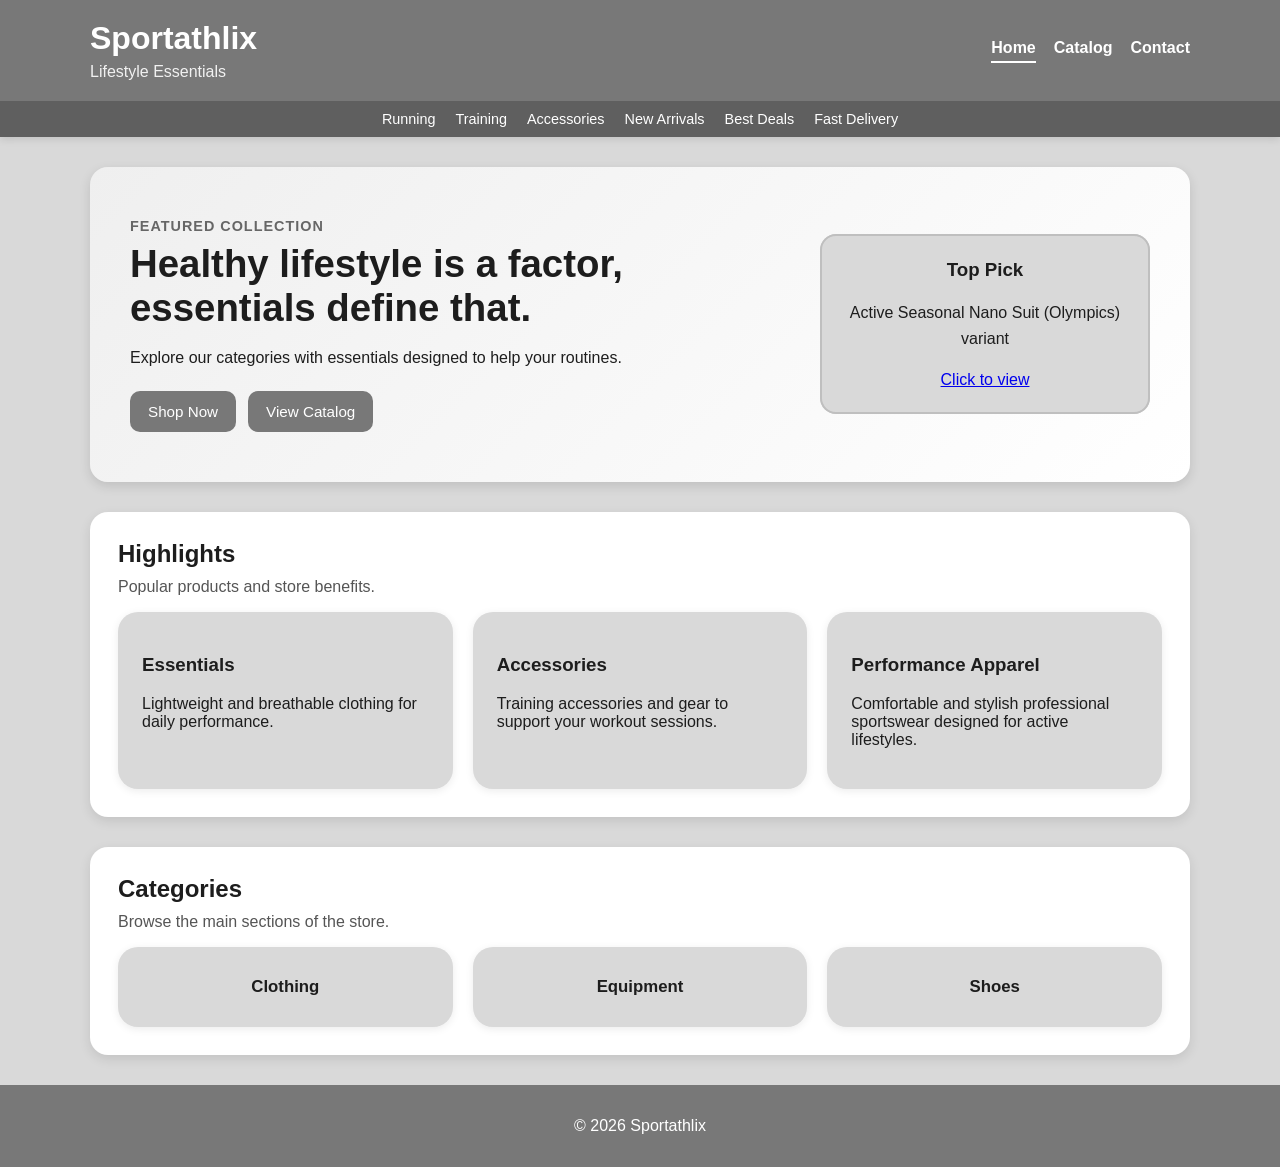
==== index.html @ 95ad078b "Add files via upload" ====
<!DOCTYPE html>
<html lang="en">
<head>
<meta charset="UTF-8">
<meta name="viewport" content="width=device-width, initial-scale=1.0">
<title>Sportathlix - Home</title>
<link rel="stylesheet" href="style.css">
</head>
<body>
<header class="site-header">
<div class="topbar">
<div class="brand-block">
<div class="brand">Sportathlix</div>
<p class="tagline">Lifestyle Essentials</p>
</div>
<nav class="nav">
<a href="index.html" class="active">Home</a>
<a href="catalog.html">Catalog</a>
<a href="contact.html">Contact</a>
</nav>
</div>

<div class="subnav">
<span>Running</span>
<span>Training</span>
<span>Accessories</span>
<span>New Arrivals</span>
<span>Best Deals</span>
<span>Fast Delivery</span>
</div>
</header>

<main class="container">
<section class="hero">
<div class="hero-text">
<span class="eyebrow">Featured Collection</span>
<h1>Healthy lifestyle is a factor,<br>essentials define that.</h1>
<p>Explore our categories with essentials designed to help your routines.</p>
<div class="hero-actions">
<button onclick="showMessage()">Shop Now</button>
<a href="catalog.html" class="secondary-btn">View Catalog</a>
</div>
</div>

<div class="hero-card">
<h3>Top Pick</h3>
<p>Active Seasonal Nano Suit (Olympics) variant</p>
<a href="contact.html" class="view-btn">Click to view</a>
</div>
</section>

<section class="section-block">
<div class="section-head">
<h2>Highlights</h2>
<p>Popular products and store benefits.</p>
</div>

<div class="card-grid">
<article class="card">
<h3>Essentials</h3>
<p>Lightweight and breathable clothing for daily performance.</p>
</article>

<article class="card">
<h3>Accessories</h3>
<p>Training accessories and gear to support your workout sessions.</p>
</article>

<article class="card">
<h3>Performance Apparel</h3>
<p>Comfortable and stylish professional sportswear designed for active lifestyles.</p>
</article>
</div>
</section>

<section class="section-block">
<div class="section-head">
<h2>Categories</h2>
<p>Browse the main sections of the store.</p>
</div>

<div class="card-grid small-cards">
<article class="card clickable" onclick="showCategory('Clothing')">Clothing</article>
<article class="card clickable" onclick="showCategory('Equipment')">Equipment</article>
<article class="card clickable" onclick="showCategory('Shoes')">Shoes</article>
</div>
</section>
</main>

<footer class="site-footer">
<p>© 2026 Sportathlix</p>
</footer>

<script src="script.js"></script>
</body>
</html>
---- style.css ----
body {
font-family: Arial, sans-serif;
margin: 0;
padding: 0;
background-color: #D9D9D9;
color: #1d1d1d;
}

.site-header {
background-color: #787878;
color: white;
box-shadow: 0 2px 8px rgba(0,0,0,0.12);
}

.topbar {
max-width: 1100px;
margin: 0 auto;
padding: 20px;
display: flex;
justify-content: space-between;
align-items: center;
gap: 20px;
flex-wrap: wrap;
}

.brand {
font-size: 2rem;
font-weight: bold;
}

.tagline {
margin: 6px 0 0;
opacity: 0.9;
}

.nav {
display: flex;
gap: 18px;
flex-wrap: wrap;
}

.nav a {
color: white;
text-decoration: none;
font-weight: bold;
padding-bottom: 4px;
border-bottom: 2px solid transparent;
}

.nav a:hover,
.nav a.active {
border-bottom-color: white;
}

.subnav {
background-color: #5f5f5f;
padding: 10px 20px;
display: flex;
justify-content: center;
gap: 20px;
flex-wrap: wrap;
font-size: 0.9rem;
}

.container {
max-width: 1100px;
margin: 30px auto;
padding: 0 20px;
}

.hero {
background: linear-gradient(135deg, #efefef, #ffffff);
border-radius: 18px;
padding: 50px 40px;
display: grid;
grid-template-columns: 2fr 1fr;
gap: 30px;
align-items: center;
box-shadow: 0 4px 12px rgba(0,0,0,0.12);
margin-bottom: 30px;
}

.eyebrow {
display: inline-block;
font-size: 0.9rem;
font-weight: bold;
letter-spacing: 1px;
text-transform: uppercase;
color: #666;
margin-bottom: 8px;
}

.hero h1 {
margin: 0 0 15px;
font-size: 2.4rem;
}

.hero p {
margin: 0 0 20px;
line-height: 1.6;
}

.hero-card {
background-color: #D9D9D9;
border-radius: 16px;
padding: 25px;
box-shadow: inset 0 0 0 2px #bfbfbf;
text-align: center;
}

.hero-card h3 {
margin-top: 0;
}

.hero-card span {
display: block;
font-size: 1.4rem;
font-weight: bold;
margin-top: 10px;
}

.hero-actions {
display: flex;
gap: 12px;
flex-wrap: wrap;
}

.section-block {
background-color: white;
padding: 28px;
border-radius: 18px;
box-shadow: 0 4px 12px rgba(0,0,0,0.1);
margin-bottom: 30px;
}

.section-head h1,
.section-head h2 {
margin-top: 0;
margin-bottom: 10px;
}

.section-head p {
margin-top: 0;
color: #555;
}

.card-grid {
display: grid;
grid-template-columns: repeat(3, 1fr);
gap: 20px;
}

.small-cards .card {
padding: 30px 20px;
font-size: 1.05rem;
}

.card {
background-color: #D9D9D9;
border-radius: 20px;
padding: 24px;
box-shadow: 0 2px 8px rgba(0,0,0,0.08);
transition: transform 0.2s ease, box-shadow 0.2s ease;
}

.card:hover {
transform: translateY(-4px);
box-shadow: 0 6px 14px rgba(0,0,0,0.12);
}

.clickable {
cursor: pointer;
text-align: center;
font-weight: bold;
}

.product-grid {
display: grid;
grid-template-columns: repeat(3, 1fr);
gap: 22px;
}

.product-card {
background-color: #D9D9D9;
border-radius: 18px;
padding: 18px;
text-align: center;
box-shadow: 0 2px 8px rgba(0,0,0,0.08);
}

.product-image {
height: 120px;
border-radius: 14px;
background-color: #f5f5f5;
display: flex;
align-items: center;
justify-content: center;
margin-bottom: 14px;
color: #666;
font-size: 0.95rem;
border: 1px solid #c6c6c6;
}

.price {
font-weight: bold;
font-size: 1.1rem;
}

.contact-layout {
display: grid;
grid-template-columns: 1fr 1.1fr;
gap: 24px;
}

.contact-info p {
line-height: 1.6;
}

.info-card,
.form-card {
background-color: #D9D9D9;
border-radius: 18px;
padding: 22px;
box-shadow: 0 2px 8px rgba(0,0,0,0.08);
}

.form-card h2 {
margin-top: 0;
}

label {
display: block;
font-weight: bold;
margin-bottom: 6px;
margin-top: 14px;
}

input,
textarea {
width: 100%;
padding: 12px;
border: 1px solid #b9b9b9;
border-radius: 10px;
box-sizing: border-box;
font-size: 1rem;
}

.form-actions {
margin-top: 18px;
display: flex;
gap: 12px;
flex-wrap: wrap;
}

button,
input[type="submit"],
.secondary-btn {
background-color: #787878;
color: white;
border: none;
padding: 12px 18px;
border-radius: 10px;
cursor: pointer;
font-size: 0.95rem;
text-decoration: none;
display: inline-block;
}

button:hover,
input[type="submit"]:hover,
.secondary-btn:hover {
background-color: #5f5f5f;
}

.site-footer {
background-color: #787878;
color: white;
text-align: center;
padding: 16px;
margin-top: 30px;
}

@media (max-width: 900px) {
.hero,
.contact-layout,
.card-grid,
.product-grid {
grid-template-columns: 1fr;
}

.topbar {
justify-content: center;
text-align: center;
}

.nav {
justify-content: center;
}
}
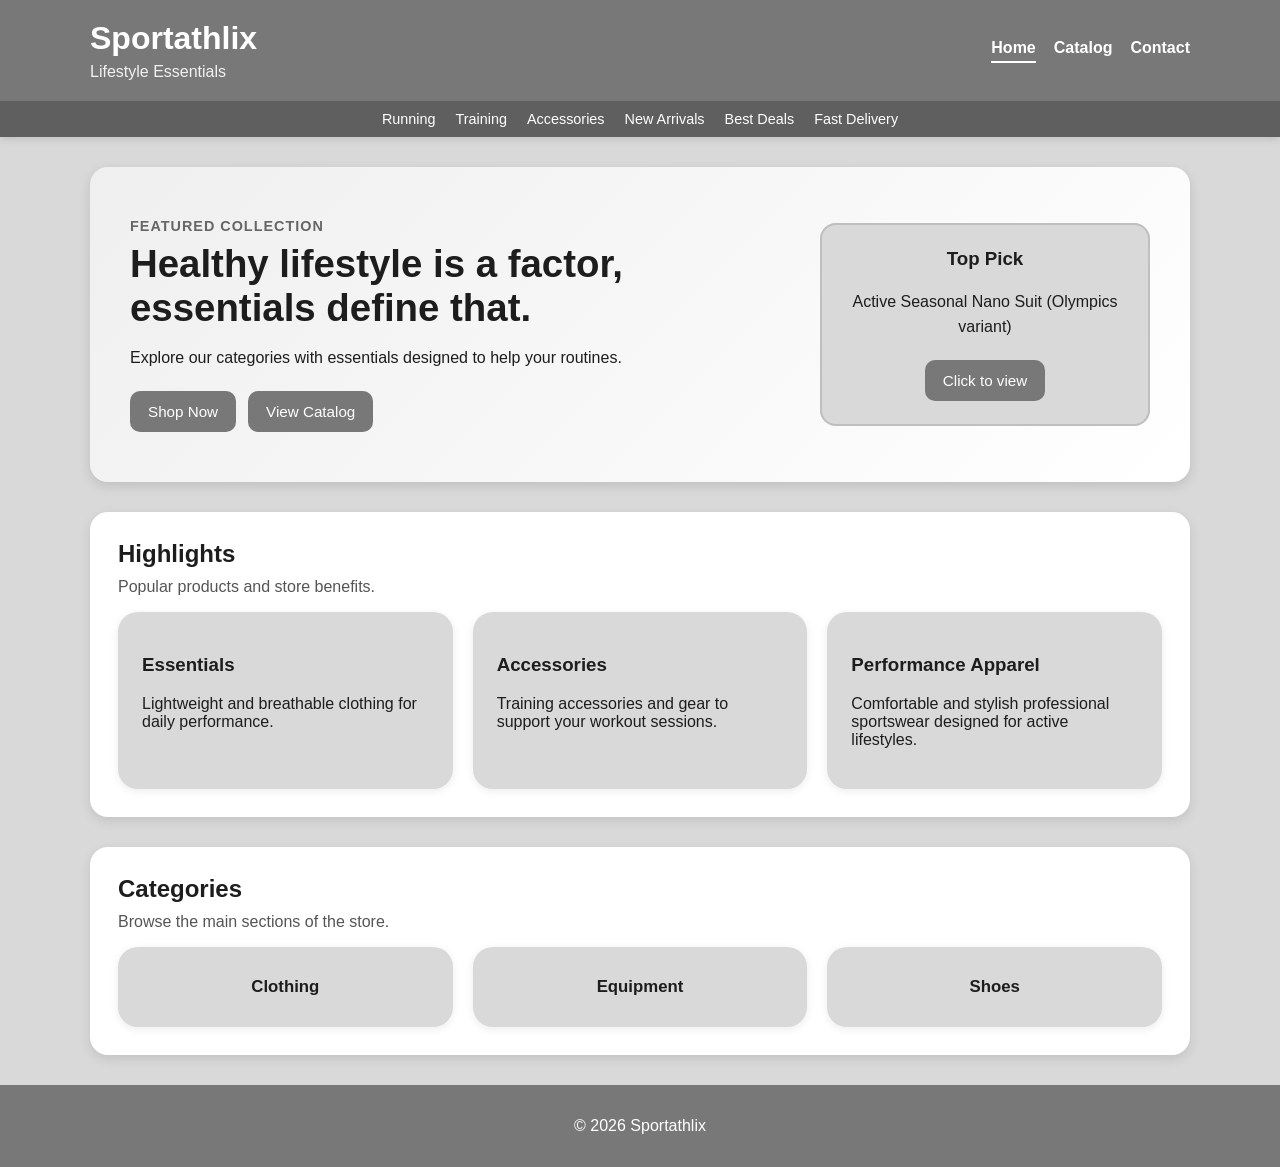
==== commit 5d49f3a6: "Add files via upload" ====
--- a/index.html
+++ b/index.html
@@ -1,18 +1,22 @@
 <!DOCTYPE html>
 <html lang="en">
 <head>
+<!-- Basic page settings and page title -->
 <meta charset="UTF-8">
 <meta name="viewport" content="width=device-width, initial-scale=1.0">
 <title>Sportathlix - Home</title>
 <link rel="stylesheet" href="style.css">
 </head>
 <body>
+
+<!-- Header section -->
 <header class="site-header">
 <div class="topbar">
 <div class="brand-block">
 <div class="brand">Sportathlix</div>
 <p class="tagline">Lifestyle Essentials</p>
 </div>
+
 <nav class="nav">
 <a href="index.html" class="active">Home</a>
 <a href="catalog.html">Catalog</a>
@@ -20,6 +24,7 @@
 </nav>
 </div>
 
+<!-- Navigation bar for information -->
 <div class="subnav">
 <span>Running</span>
 <span>Training</span>
@@ -30,25 +35,33 @@
 </div>
 </header>
 
+<!-- Main content area of the home page -->
 <main class="container">
+
+<!-- Hero section -->
 <section class="hero">
+
 <div class="hero-text">
-<span class="eyebrow">Featured Collection</span>
+<span class="eyebrow">FEATURED COLLECTION</span>
 <h1>Healthy lifestyle is a factor,<br>essentials define that.</h1>
 <p>Explore our categories with essentials designed to help your routines.</p>
+
 <div class="hero-actions">
 <button onclick="showMessage()">Shop Now</button>
 <a href="catalog.html" class="secondary-btn">View Catalog</a>
 </div>
 </div>
 
+<!-- Highlighted featured product card -->
 <div class="hero-card">
 <h3>Top Pick</h3>
-<p>Active Seasonal Nano Suit (Olympics) variant</p>
-<a href="contact.html" class="view-btn">Click to view</a>
+<p>Active Seasonal Nano Suit (Olympics variant)</p>
+<a href="catalog.html" class="secondary-btn">Click to view</a>
 </div>
+
 </section>
 
+<!-- Highlights section with cards-->
 <section class="section-block">
 <div class="section-head">
 <h2>Highlights</h2>
@@ -73,6 +86,7 @@
 </div>
 </section>
 
+<!-- Categories section with cards -->
 <section class="section-block">
 <div class="section-head">
 <h2>Categories</h2>
@@ -84,13 +98,17 @@
 <article class="card clickable" onclick="showCategory('Equipment')">Equipment</article>
 <article class="card clickable" onclick="showCategory('Shoes')">Shoes</article>
 </div>
+
 </section>
+
 </main>
 
+<!-- Footer section -->
 <footer class="site-footer">
 <p>© 2026 Sportathlix</p>
 </footer>
 
+<!-- JavaScript file for interactions -->
 <script src="script.js"></script>
 </body>
-</html>+</html>
--- a/style.css
+++ b/style.css
@@ -1,3 +1,4 @@
+/* General page styling */
 body {
 font-family: Arial, sans-serif;
 margin: 0;
@@ -6,12 +7,14 @@
 color: #1d1d1d;
 }
 
+/* Main header styling */
 .site-header {
 background-color: #787878;
 color: white;
 box-shadow: 0 2px 8px rgba(0,0,0,0.12);
 }
 
+/* Top bar layout with branding and navigation */
 .topbar {
 max-width: 1100px;
 margin: 0 auto;
@@ -23,22 +26,26 @@
 flex-wrap: wrap;
 }
 
+/* Website brand title */
 .brand {
 font-size: 2rem;
 font-weight: bold;
 }
 
+/* Short brand subtitle */
 .tagline {
 margin: 6px 0 0;
 opacity: 0.9;
 }
 
+/* Main navigation layout */
 .nav {
 display: flex;
 gap: 18px;
 flex-wrap: wrap;
 }
 
+/* Navigation links styling */
 .nav a {
 color: white;
 text-decoration: none;
@@ -47,11 +54,13 @@
 border-bottom: 2px solid transparent;
 }
 
+/* Navigation hover and active state */
 .nav a:hover,
 .nav a.active {
 border-bottom-color: white;
 }
 
+/* Secondary navigation bar */
 .subnav {
 background-color: #5f5f5f;
 padding: 10px 20px;
@@ -62,12 +71,14 @@
 font-size: 0.9rem;
 }
 
+/* Main content container */
 .container {
 max-width: 1100px;
 margin: 30px auto;
 padding: 0 20px;
 }
 
+/* Hero section styling */
 .hero {
 background: linear-gradient(135deg, #efefef, #ffffff);
 border-radius: 18px;
@@ -80,6 +91,7 @@
 margin-bottom: 30px;
 }
 
+/* Small uppercase label in hero section */
 .eyebrow {
 display: inline-block;
 font-size: 0.9rem;
@@ -90,16 +102,19 @@
 margin-bottom: 8px;
 }
 
+/* Hero heading styling */
 .hero h1 {
 margin: 0 0 15px;
 font-size: 2.4rem;
 }
 
+/* Hero paragraph styling */
 .hero p {
 margin: 0 0 20px;
 line-height: 1.6;
 }
 
+/* Featured product card inside hero section */
 .hero-card {
 background-color: #D9D9D9;
 border-radius: 16px;
@@ -108,23 +123,19 @@
 text-align: center;
 }
 
+/* Hero card title spacing */
 .hero-card h3 {
 margin-top: 0;
 }
 
-.hero-card span {
-display: block;
-font-size: 1.4rem;
-font-weight: bold;
-margin-top: 10px;
-}
-
+/* Buttons area in hero section */
 .hero-actions {
 display: flex;
 gap: 12px;
 flex-wrap: wrap;
 }
 
+/* Shared styling for main white content blocks */
 .section-block {
 background-color: white;
 padding: 28px;
@@ -133,28 +144,33 @@
 margin-bottom: 30px;
 }
 
+/* Section headings */
 .section-head h1,
 .section-head h2 {
 margin-top: 0;
 margin-bottom: 10px;
 }
 
+/* Section description text */
 .section-head p {
 margin-top: 0;
 color: #555;
 }
 
+/* Grid layout for cards */
 .card-grid {
 display: grid;
 grid-template-columns: repeat(3, 1fr);
 gap: 20px;
 }
 
+/* Smaller cards used in category section */
 .small-cards .card {
 padding: 30px 20px;
 font-size: 1.05rem;
 }
 
+/* Generic card styling */
 .card {
 background-color: #D9D9D9;
 border-radius: 20px;
@@ -163,23 +179,27 @@
 transition: transform 0.2s ease, box-shadow 0.2s ease;
 }
 
+/* Card hover animation */
 .card:hover {
 transform: translateY(-4px);
 box-shadow: 0 6px 14px rgba(0,0,0,0.12);
 }
 
+/* Clickable category cards */
 .clickable {
 cursor: pointer;
 text-align: center;
 font-weight: bold;
 }
 
+/* Product catalog grid */
 .product-grid {
 display: grid;
 grid-template-columns: repeat(3, 1fr);
 gap: 22px;
 }
 
+/* Individual product card styling */
 .product-card {
 background-color: #D9D9D9;
 border-radius: 18px;
@@ -188,6 +208,7 @@
 box-shadow: 0 2px 8px rgba(0,0,0,0.08);
 }
 
+/* Placeholder product image box */
 .product-image {
 height: 120px;
 border-radius: 14px;
@@ -201,21 +222,25 @@
 border: 1px solid #c6c6c6;
 }
 
+/* Product price styling */
 .price {
 font-weight: bold;
 font-size: 1.1rem;
 }
 
+/* Contact page two-column layout */
 .contact-layout {
 display: grid;
 grid-template-columns: 1fr 1.1fr;
 gap: 24px;
 }
 
+/* Paragraph spacing in contact info area */
 .contact-info p {
 line-height: 1.6;
 }
 
+/* Store info card and form card styling */
 .info-card,
 .form-card {
 background-color: #D9D9D9;
@@ -224,10 +249,12 @@
 box-shadow: 0 2px 8px rgba(0,0,0,0.08);
 }
 
+/* Remove top margin from form heading */
 .form-card h2 {
 margin-top: 0;
 }
 
+/* Form label styling */
 label {
 display: block;
 font-weight: bold;
@@ -235,6 +262,7 @@
 margin-top: 14px;
 }
 
+/* Input and textarea styling */
 input,
 textarea {
 width: 100%;
@@ -245,6 +273,7 @@
 font-size: 1rem;
 }
 
+/* Group for form action buttons */
 .form-actions {
 margin-top: 18px;
 display: flex;
@@ -252,6 +281,7 @@
 flex-wrap: wrap;
 }
 
+/* Buttons and link-buttons shared styling */
 button,
 input[type="submit"],
 .secondary-btn {
@@ -266,12 +296,14 @@
 display: inline-block;
 }
 
+/* Hover style for buttons */
 button:hover,
 input[type="submit"]:hover,
 .secondary-btn:hover {
 background-color: #5f5f5f;
 }
 
+/* Footer styling */
 .site-footer {
 background-color: #787878;
 color: white;
@@ -280,6 +312,7 @@
 margin-top: 30px;
 }
 
+/* Responsive layout for smaller screens */
 @media (max-width: 900px) {
 .hero,
 .contact-layout,
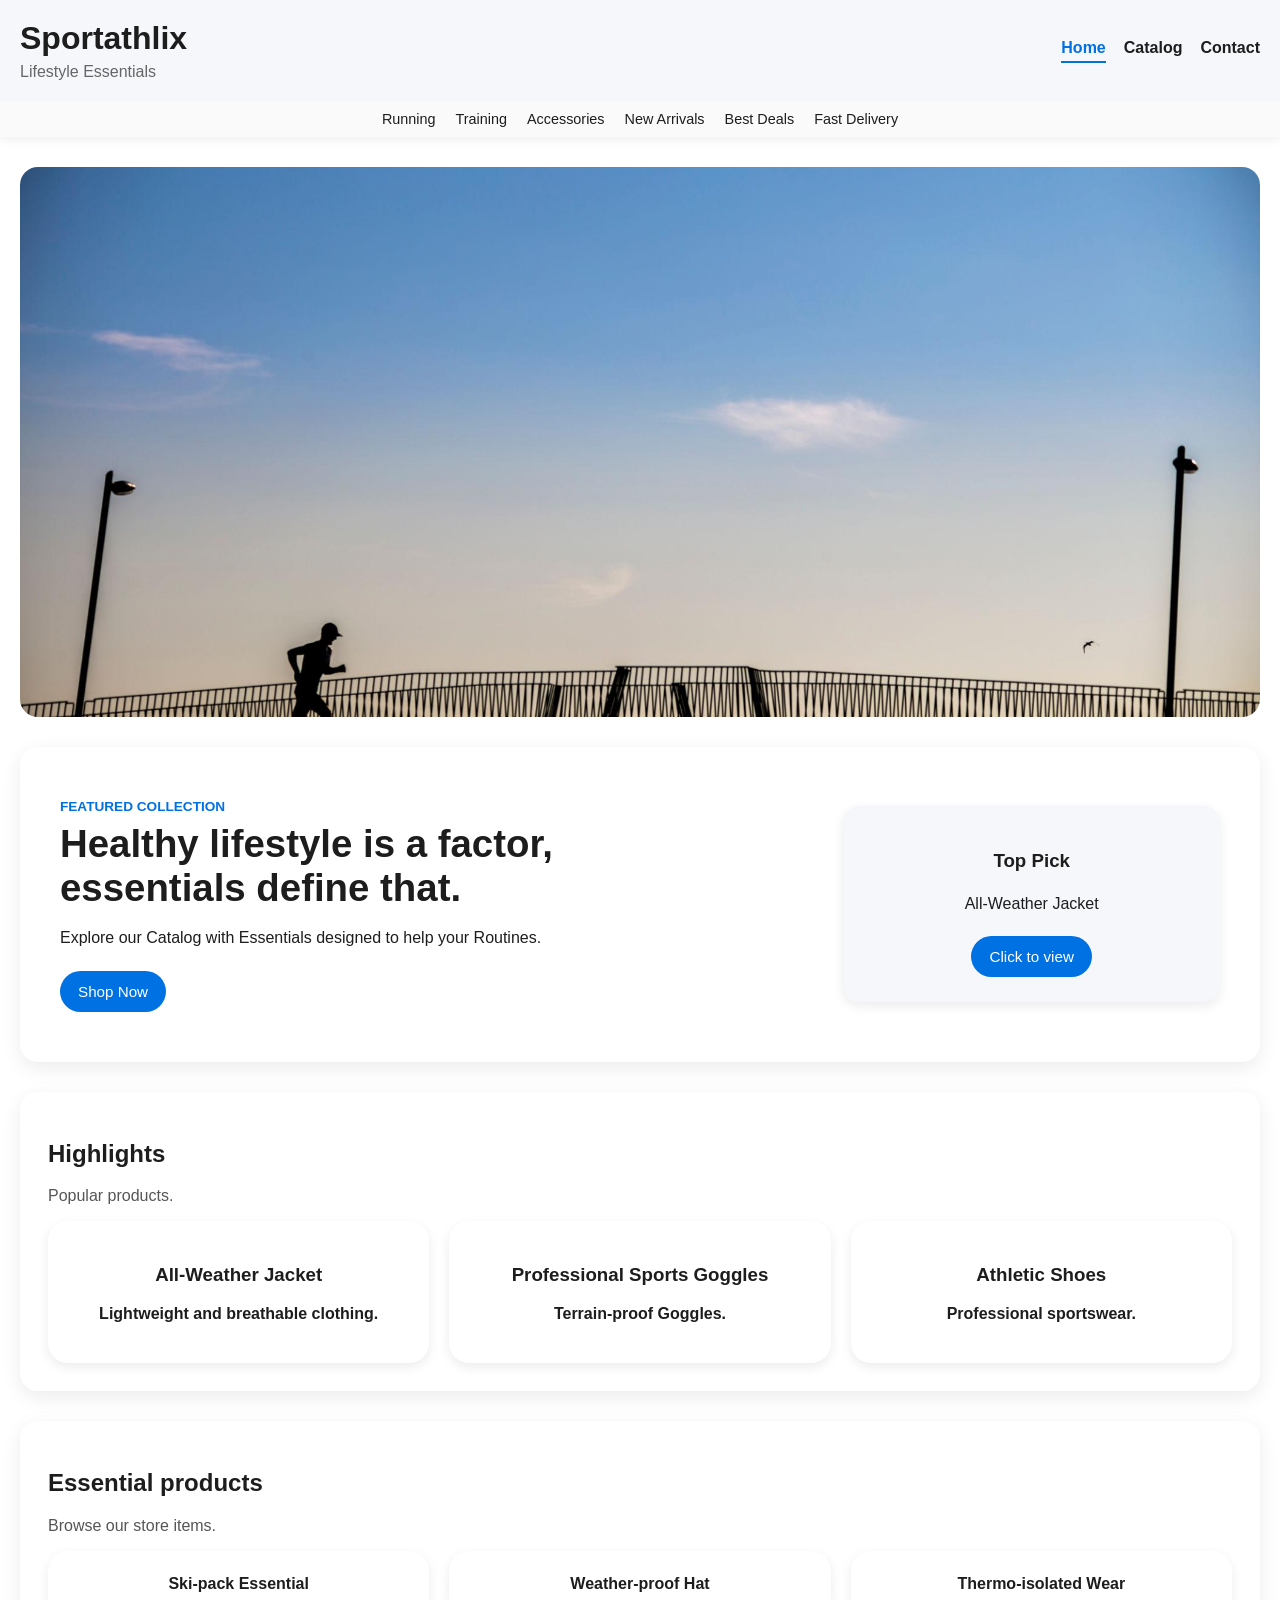
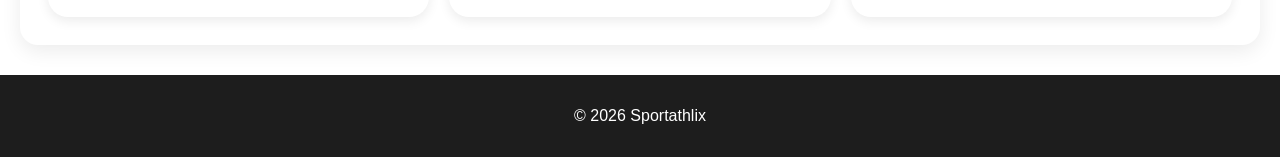
==== commit f573a4c9: "Add files via upload" ====
--- a/index.html
+++ b/index.html
@@ -1,7 +1,7 @@
 <!DOCTYPE html>
 <html lang="en">
 <head>
-<!-- Basic page settings and page title -->
+<!-- Page title -->
 <meta charset="UTF-8">
 <meta name="viewport" content="width=device-width, initial-scale=1.0">
 <title>Sportathlix - Home</title>
@@ -9,7 +9,7 @@
 </head>
 <body>
 
-<!-- Header section -->
+<!-- Main header -->
 <header class="site-header">
 <div class="topbar">
 <div class="brand-block">
@@ -17,6 +17,7 @@
 <p class="tagline">Lifestyle Essentials</p>
 </div>
 
+<!-- Main navigation -->
 <nav class="nav">
 <a href="index.html" class="active">Home</a>
 <a href="catalog.html">Catalog</a>
@@ -24,7 +25,7 @@
 </nav>
 </div>
 
-<!-- Navigation bar for information -->
+<!-- Navigation panel -->
 <div class="subnav">
 <span>Running</span>
 <span>Training</span>
@@ -35,80 +36,87 @@
 </div>
 </header>
 
-<!-- Main content area of the home page -->
 <main class="container">
 
-<!-- Hero section -->
+<!-- Main banner image -->
+<section class="main-banner">
+<img src="Pictures/banner.jpg">
+</section>
+
+<!-- Hero block -->
 <section class="hero">
-
 <div class="hero-text">
 <span class="eyebrow">FEATURED COLLECTION</span>
 <h1>Healthy lifestyle is a factor,<br>essentials define that.</h1>
-<p>Explore our categories with essentials designed to help your routines.</p>
+<p>Explore our Catalog with Essentials designed to help your Routines.</p>
 
+<!-- Button to open the catalog page -->
 <div class="hero-actions">
-<button onclick="showMessage()">Shop Now</button>
-<a href="catalog.html" class="secondary-btn">View Catalog</a>
+<button onclick="scrollCatalog()">Shop Now</button>
 </div>
 </div>
 
-<!-- Highlighted featured product card -->
+<!-- Featured product card -->
 <div class="hero-card">
 <h3>Top Pick</h3>
-<p>Active Seasonal Nano Suit (Olympics variant)</p>
-<a href="catalog.html" class="secondary-btn">Click to view</a>
+<p>All-Weather Jacket</p>
+<a href="product.html?name=All-Weather Jacket" class="secondary-btn">Click to view</a>
 </div>
-
 </section>
 
-<!-- Highlights section with cards-->
+<!-- Highlights block -->
 <section class="section-block">
 <div class="section-head">
 <h2>Highlights</h2>
-<p>Popular products and store benefits.</p>
+<p>Popular products.</p>
 </div>
 
 <div class="card-grid">
-<article class="card">
-<h3>Essentials</h3>
-<p>Lightweight and breathable clothing for daily performance.</p>
+<!-- Highlight product -->
+<article class="card clickable" onclick="showProduct('All-Weather Jacket')">
+<h3>All-Weather Jacket</h3>
+<p>Lightweight and breathable clothing.</p>
 </article>
 
-<article class="card">
-<h3>Accessories</h3>
-<p>Training accessories and gear to support your workout sessions.</p>
+<!-- Highlight product -->
+<article class="card clickable" onclick="showProduct('Professional Sports Goggles')">
+<h3>Professional Sports Goggles</h3>
+<p>Terrain-proof Goggles.</p>
 </article>
 
-<article class="card">
-<h3>Performance Apparel</h3>
-<p>Comfortable and stylish professional sportswear designed for active lifestyles.</p>
+<!-- Highlight product -->
+<article class="card clickable" onclick="showProduct('Athletic Shoes')">
+<h3>Athletic Shoes</h3>
+<p>Professional sportswear.</p>
 </article>
 </div>
 </section>
 
-<!-- Categories section with cards -->
+<!-- Essential products block -->
 <section class="section-block">
 <div class="section-head">
-<h2>Categories</h2>
-<p>Browse the main sections of the store.</p>
+<h2>Essential products</h2>
+<p>Browse our store items.</p>
 </div>
 
 <div class="card-grid small-cards">
-<article class="card clickable" onclick="showCategory('Clothing')">Clothing</article>
-<article class="card clickable" onclick="showCategory('Equipment')">Equipment</article>
-<article class="card clickable" onclick="showCategory('Shoes')">Shoes</article>
+
+<!-- Essential products -->
+<article class="card clickable" onclick="showProduct('Ski-pack Essential')">Ski-pack Essential</article>
+
+<article class="card clickable" onclick="showProduct('Weather-proof Hat')">Weather-proof Hat</article>
+
+<article class="card clickable" onclick="showProduct('Thermo-isolated Wear')">Thermo-isolated Wear</article>
 </div>
-
 </section>
 
 </main>
 
-<!-- Footer section -->
+<!-- Footer -->
 <footer class="site-footer">
 <p>© 2026 Sportathlix</p>
 </footer>
 
-<!-- JavaScript file for interactions -->
 <script src="script.js"></script>
 </body>
 </html>
--- a/style.css
+++ b/style.css
@@ -1,22 +1,19 @@
-/* General page styling */
 body {
 font-family: Arial, sans-serif;
 margin: 0;
 padding: 0;
-background-color: #D9D9D9;
+background-color: #ffffff;
 color: #1d1d1d;
 }
 
-/* Main header styling */
 .site-header {
-background-color: #787878;
-color: white;
-box-shadow: 0 2px 8px rgba(0,0,0,0.12);
-}
-
-/* Top bar layout with branding and navigation */
+background-color: #f5f7fa;
+color: #1d1d1d;
+box-shadow: 0 2px 10px rgba(0,0,0,0.08);
+}
+
 .topbar {
-max-width: 1100px;
+max-width: 1400px;
 margin: 0 auto;
 padding: 20px;
 display: flex;
@@ -26,43 +23,21 @@
 flex-wrap: wrap;
 }
 
-/* Website brand title */
-.brand {
-font-size: 2rem;
-font-weight: bold;
-}
-
-/* Short brand subtitle */
-.tagline {
-margin: 6px 0 0;
-opacity: 0.9;
-}
-
-/* Main navigation layout */
-.nav {
-display: flex;
-gap: 18px;
-flex-wrap: wrap;
-}
-
-/* Navigation links styling */
+.brand { font-size: 2rem; font-weight: bold; }
+.tagline { margin: 6px 0 0; color: #666; }
+
+.nav { display: flex; gap: 18px; flex-wrap: wrap; }
 .nav a {
-color: white;
+color: #1d1d1d;
 text-decoration: none;
 font-weight: bold;
 padding-bottom: 4px;
 border-bottom: 2px solid transparent;
 }
-
-/* Navigation hover and active state */
-.nav a:hover,
-.nav a.active {
-border-bottom-color: white;
-}
-
-/* Secondary navigation bar */
+.nav a:hover, .nav a.active { border-bottom-color: #0071e3; color:#0071e3; }
+
 .subnav {
-background-color: #5f5f5f;
+background-color: #fafafa;
 padding: 10px 20px;
 display: flex;
 justify-content: center;
@@ -71,262 +46,322 @@
 font-size: 0.9rem;
 }
 
-/* Main content container */
-.container {
-max-width: 1100px;
-margin: 30px auto;
-padding: 0 20px;
-}
-
-/* Hero section styling */
+.container { max-width: 1400px; margin: 30px auto; padding: 0 20px; }
+
 .hero {
-background: linear-gradient(135deg, #efefef, #ffffff);
+background: white;
 border-radius: 18px;
 padding: 50px 40px;
 display: grid;
 grid-template-columns: 2fr 1fr;
 gap: 30px;
 align-items: center;
-box-shadow: 0 4px 12px rgba(0,0,0,0.12);
+box-shadow: 0 6px 20px rgba(0,0,0,0.08);
 margin-bottom: 30px;
 }
 
-/* Small uppercase label in hero section */
-.eyebrow {
-display: inline-block;
-font-size: 0.9rem;
-font-weight: bold;
-letter-spacing: 1px;
-text-transform: uppercase;
-color: #666;
-margin-bottom: 8px;
-}
-
-/* Hero heading styling */
-.hero h1 {
-margin: 0 0 15px;
-font-size: 2.4rem;
-}
-
-/* Hero paragraph styling */
-.hero p {
-margin: 0 0 20px;
-line-height: 1.6;
-}
-
-/* Featured product card inside hero section */
+.eyebrow { font-size:0.85rem; font-weight:bold; color:#0071e3; margin-bottom:8px; display:inline-block; }
+
+.hero h1 { margin: 0 0 15px; font-size: 2.4rem; }
+.hero p { margin: 0 0 20px; line-height: 1.6; }
+
 .hero-card {
-background-color: #D9D9D9;
+background-color: #f5f7fa;
 border-radius: 16px;
 padding: 25px;
-box-shadow: inset 0 0 0 2px #bfbfbf;
-text-align: center;
-}
-
-/* Hero card title spacing */
-.hero-card h3 {
-margin-top: 0;
-}
-
-/* Buttons area in hero section */
-.hero-actions {
-display: flex;
-gap: 12px;
-flex-wrap: wrap;
-}
-
-/* Shared styling for main white content blocks */
-.section-block {
-background-color: white;
-padding: 28px;
-border-radius: 18px;
-box-shadow: 0 4px 12px rgba(0,0,0,0.1);
-margin-bottom: 30px;
-}
-
-/* Section headings */
-.section-head h1,
-.section-head h2 {
-margin-top: 0;
-margin-bottom: 10px;
-}
-
-/* Section description text */
-.section-head p {
-margin-top: 0;
-color: #555;
-}
-
-/* Grid layout for cards */
-.card-grid {
-display: grid;
-grid-template-columns: repeat(3, 1fr);
-gap: 20px;
-}
-
-/* Smaller cards used in category section */
-.small-cards .card {
-padding: 30px 20px;
-font-size: 1.05rem;
-}
-
-/* Generic card styling */
-.card {
-background-color: #D9D9D9;
-border-radius: 20px;
-padding: 24px;
-box-shadow: 0 2px 8px rgba(0,0,0,0.08);
-transition: transform 0.2s ease, box-shadow 0.2s ease;
-}
-
-/* Card hover animation */
-.card:hover {
-transform: translateY(-4px);
-box-shadow: 0 6px 14px rgba(0,0,0,0.12);
-}
-
-/* Clickable category cards */
-.clickable {
-cursor: pointer;
-text-align: center;
-font-weight: bold;
-}
-
-/* Product catalog grid */
-.product-grid {
-display: grid;
-grid-template-columns: repeat(3, 1fr);
-gap: 22px;
-}
-
-/* Individual product card styling */
-.product-card {
-background-color: #D9D9D9;
-border-radius: 18px;
-padding: 18px;
-text-align: center;
-box-shadow: 0 2px 8px rgba(0,0,0,0.08);
-}
-
-/* Placeholder product image box */
-.product-image {
-height: 120px;
-border-radius: 14px;
-background-color: #f5f5f5;
-display: flex;
-align-items: center;
-justify-content: center;
-margin-bottom: 14px;
-color: #666;
-font-size: 0.95rem;
-border: 1px solid #c6c6c6;
-}
-
-/* Product price styling */
-.price {
-font-weight: bold;
-font-size: 1.1rem;
-}
-
-/* Contact page two-column layout */
-.contact-layout {
-display: grid;
-grid-template-columns: 1fr 1.1fr;
-gap: 24px;
-}
-
-/* Paragraph spacing in contact info area */
-.contact-info p {
-line-height: 1.6;
-}
-
-/* Store info card and form card styling */
-.info-card,
-.form-card {
-background-color: #D9D9D9;
-border-radius: 18px;
-padding: 22px;
-box-shadow: 0 2px 8px rgba(0,0,0,0.08);
-}
-
-/* Remove top margin from form heading */
-.form-card h2 {
-margin-top: 0;
-}
-
-/* Form label styling */
-label {
-display: block;
-font-weight: bold;
-margin-bottom: 6px;
-margin-top: 14px;
-}
-
-/* Input and textarea styling */
-input,
-textarea {
-width: 100%;
-padding: 12px;
-border: 1px solid #b9b9b9;
-border-radius: 10px;
-box-sizing: border-box;
-font-size: 1rem;
-}
-
-/* Group for form action buttons */
-.form-actions {
-margin-top: 18px;
-display: flex;
-gap: 12px;
-flex-wrap: wrap;
-}
-
-/* Buttons and link-buttons shared styling */
-button,
-input[type="submit"],
-.secondary-btn {
-background-color: #787878;
+box-shadow: 0 4px 12px rgba(0,0,0,0.08);
+text-align: center;
+}
+
+.hero-actions { display:flex; gap:12px; flex-wrap:wrap; }
+
+button, input[type="submit"], .secondary-btn {
+background-color: #0071e3;
 color: white;
 border: none;
 padding: 12px 18px;
-border-radius: 10px;
+border-radius: 999px;
 cursor: pointer;
 font-size: 0.95rem;
 text-decoration: none;
 display: inline-block;
-}
-
-/* Hover style for buttons */
-button:hover,
-input[type="submit"]:hover,
-.secondary-btn:hover {
-background-color: #5f5f5f;
-}
-
-/* Footer styling */
+transition: all .2s ease;
+}
+button:hover, input[type="submit"]:hover, .secondary-btn:hover { background:#005bb5; transform:scale(1.05); }
+
+.outline-btn {
+background: transparent;
+color: #0071e3;
+border: 2px solid #0071e3;
+border-radius: 999px;
+padding: 12px 18px;
+text-decoration: none;
+}
+.outline-btn:hover { background:#0071e3; color:#fff; }
+
+.section-block {
+background-color: white;
+padding: 28px;
+border-radius: 18px;
+box-shadow: 0 6px 20px rgba(0,0,0,0.08);
+margin-bottom: 30px;
+}
+
+.section-head p { color:#555; }
+
+.card-grid {
+display: grid;
+grid-template-columns: repeat(3, 1fr);
+gap: 20px;
+}
+
+.card {
+background-color: white;
+border-radius: 20px;
+padding: 24px;
+box-shadow: 0 4px 12px rgba(0,0,0,0.08);
+transition: transform 0.2s ease, box-shadow 0.2s ease;
+}
+.card:hover { transform: translateY(-6px); box-shadow: 0 10px 20px rgba(0,0,0,0.12); }
+
+.clickable { cursor:pointer; text-align:center; font-weight:bold; }
+
+.product-grid {
+display: grid;
+grid-template-columns: repeat(3, 1fr);
+gap: 22px;
+}
+
+.product-card {
+background-color: white;
+border-radius: 18px;
+padding: 18px;
+text-align: center;
+box-shadow: 0 4px 12px rgba(0,0,0,0.08);
+}
+
+.product-page-image img {
+width: 100%;
+height: 350px;
+object-fit: cover;
+border-radius: 18px;
+display: block;
+}
+
+.price { font-weight:bold; }
+
+.contact-layout {
+display: grid;
+grid-template-columns: 1fr 1.1fr;
+gap: 24px;
+}
+
+.info-card, .form-card {
+background-color: white;
+border-radius: 18px;
+padding: 22px;
+box-shadow: 0 4px 12px rgba(0,0,0,0.08);
+}
+
+input, textarea {
+width: 85%;
+padding: 12px;
+border: 1px solid #ccc;
+border-radius: 10px;
+}
+
+.form-actions { margin-top:18px; display:flex; gap:12px; flex-wrap:wrap; }
+
 .site-footer {
-background-color: #787878;
+background-color: #1d1d1d;
 color: white;
 text-align: center;
 padding: 16px;
 margin-top: 30px;
 }
 
-/* Responsive layout for smaller screens */
 @media (max-width: 900px) {
-.hero,
-.contact-layout,
-.card-grid,
+.hero, .contact-layout, .card-grid, .product-grid {
+grid-template-columns: 1fr;
+}
+.topbar { justify-content:center; text-align:center; }
+.nav { justify-content:center; }
+}
+
+.main-banner {
+max-width: 1400px;
+height: 550px;
+margin: 20px auto 30px auto;
+border-radius: 18px;
+overflow: hidden;
+}
+
+.main-banner img {
+width: 100%;
+height: 100%;
+object-fit: cover;
+display: block;
+}
+
+.catalog-layout {
+display: grid;
+grid-template-columns: 240px 1fr;
+background: #ffffff;
+border-radius: 18px;
+overflow: hidden;
+box-shadow: 0 6px 20px rgba(0,0,0,0.08);
+}
+
+.sidebar {
+background: #f3f4f6;
+padding: 20px;
+border-right: 1px solid #d1d5db;
+min-height: 100%;
+}
+
+.sidebar h3, .sidebar h4 {
+margin-top: 0;
+margin-bottom: 12px;
+}
+
+.category-link {
+display: block;
+padding: 10px 12px;
+margin-bottom: 6px;
+color: #1d1d1d;
+text-decoration: none;
+border-radius: 8px;
+font-weight: bold;
+}
+
+.category-link:hover {
+background: #e5edff;
+color: #0071e3;
+}
+
+.sidebar hr {
+margin: 16px 0;
+border: none;
+border-top: 1px solid #d1d5db;
+}
+
 .product-grid {
-grid-template-columns: 1fr;
-}
-
-.topbar {
+padding: 25px;
+}
+
+.catalog-layout {
+display: grid;
+grid-template-columns: 250px 1fr;
+gap: 20px;
+align-items: start;
+}
+
+.sidebar {
+background: #f5f7fa;
+padding: 20px;
+border-radius: 16px;
+box-shadow: 0 4px 12px rgba(0,0,0,0.08);
+}
+
+.sidebar p {
+cursor: pointer;
+padding: 8px 0;
+font-weight: 500;
+margin: 0 0 6px 0;
+}
+
+.sidebar p:hover {
+color: #0071e3;
+}
+
+.product-description {
+font-size: 0.95rem;
+line-height: 1.5;
+color: #555;
+margin: 12px 0;
+min-height: 88px;
+}
+
+.product-card h3 {
+margin-top: 0;
+margin-bottom: 14px;
+min-height: 52px;
+display: flex;
+align-items: center;
 justify-content: center;
 text-align: center;
 }
 
-.nav {
+.product-image img {
+width: 100%;
+height: 180px;
+object-fit: cover;
+border-radius: 14px;
+display: block;
+}
+
+.product-card h3 {
+margin-top: 0;
+margin-bottom: 14px;
+min-height: 52px;
+display: flex;
+align-items: center;
 justify-content: center;
-}
-}
+text-align: center;
+}
+
+.product-page-image img {
+width: 100%;
+max-width: 900px;
+height: 320px;
+object-fit: cover;
+border-radius: 18px;
+display: block;
+margin-bottom: 20px;
+}
+
+.product-description {
+font-size: 1rem;
+line-height: 1.7;
+color: #444;
+margin-bottom: 14px;
+max-width: 900px;
+}
+
+.catalog-top {
+display: flex;
+justify-content: space-between;
+align-items: flex-start;
+margin-bottom: 20px;
+}
+
+.sort-box {
+text-align: right;
+}
+
+.sort-box label {
+display: block;
+font-weight: bold;
+margin-bottom: 6px;
+}
+
+.sort-box select {
+padding: 8px 10px;
+border-radius: 8px;
+border: 1px solid #ccc;
+cursor: pointer;
+}
+
+.product-image {
+width: 100%;
+height: 180px;
+overflow: hidden;
+margin-bottom: 10px;
+}
+
+.product-image img {
+width: 100%;
+height: 100%;
+object-fit: cover;
+display: block;
+}
